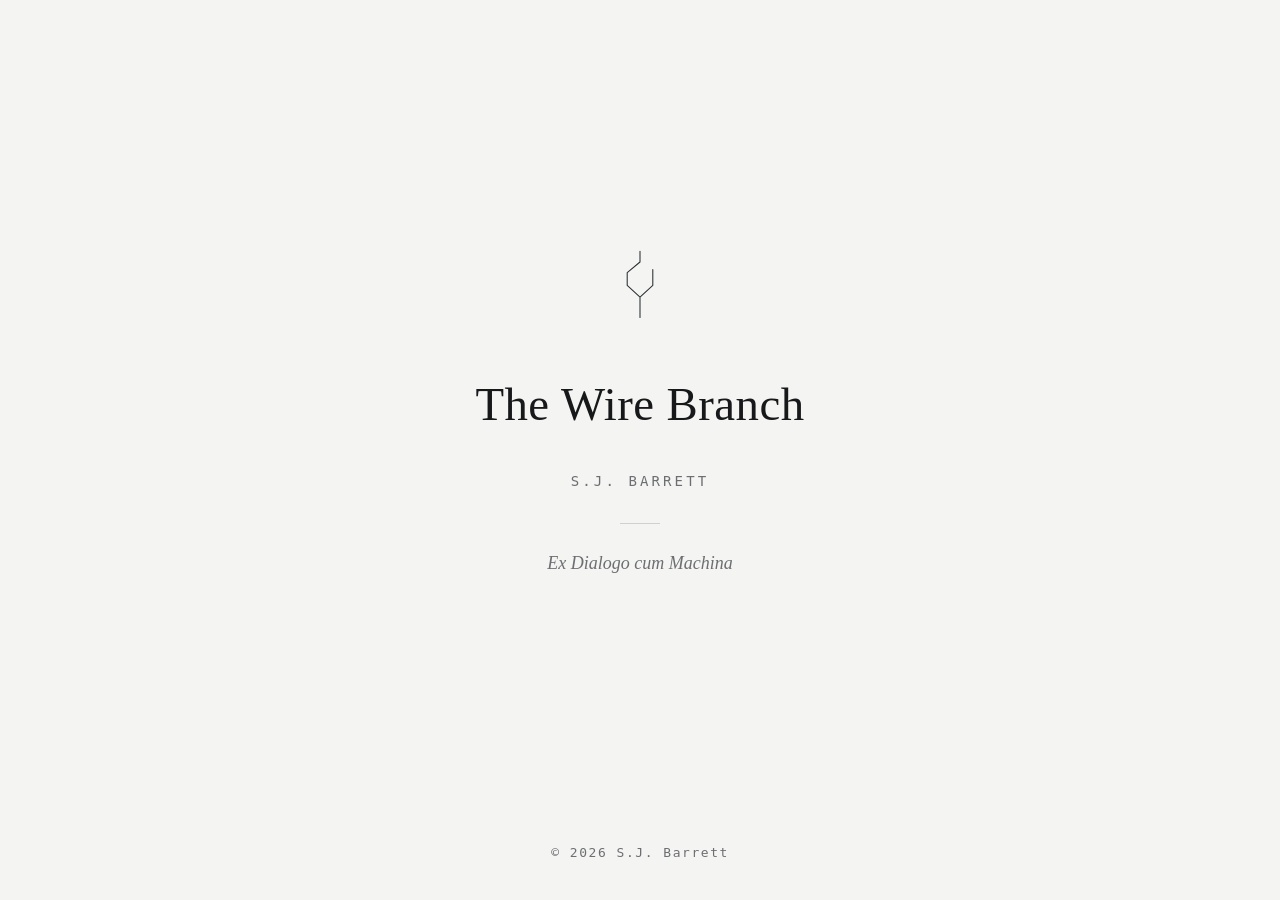
==== index.html @ f0bbaeb2 "Initial home page for thewirebranch.com Static GitHub Pages site for The Wire Branch by S.J. Barrett" ====
<!DOCTYPE html>
<html lang="en">
<head>
  <meta charset="utf-8">
  <meta name="viewport" content="width=device-width, initial-scale=1">
  <title>The Wire Branch — S.J. Barrett</title>
  <meta name="description" content="The Wire Branch, by S.J. Barrett. Speculative fiction told as a dossier of documents recovered from a timeline that does not exist.">
  <link rel="stylesheet" href="style.css">
</head>
<body>

<div class="hero">

  <svg class="wire-mark" viewBox="0 0 120 140" aria-hidden="true" role="presentation">
    <path d="M60 134 L60 96 L36 74 L36 50 L60 30 L60 10
             M60 96 L84 74 L84 44"
          fill="none" stroke="currentColor" stroke-width="2"
          stroke-linecap="round" stroke-linejoin="round"/>
  </svg>

  <h1>The Wire Branch</h1>
  <div class="byline">S.J. Barrett</div>
  <div class="tagline"><em>Ex Dialogo cum Machina</em></div>

</div>

<footer>
  &copy; 2026 S.J. Barrett
</footer>

</body>
</html>
---- style.css ----
/* The Wire Branch — site styles */

:root {
  --bg: #f4f4f2;
  --text: #17181a;
  --text-light: #6c6e72;
  --accent: #2c3136;
  --line: #d2d0ca;
  --link: #4a5b66;
  --link-hover: #1f2d36;
  --mono: 'SFMono-Regular', 'Menlo', 'Consolas', monospace;
}

* { margin: 0; padding: 0; box-sizing: border-box; }

html { font-size: 18px; }

body {
  font-family: 'Georgia', 'Times New Roman', serif;
  background: var(--bg);
  color: var(--text);
  line-height: 1.7;
  -webkit-font-smoothing: antialiased;
  display: flex;
  flex-direction: column;
  min-height: 100vh;
}

/* ── Hero ── */

.hero {
  flex: 1;
  display: flex;
  flex-direction: column;
  align-items: center;
  justify-content: center;
  text-align: center;
  padding: 4rem 1.5rem 3rem;
}

.wire-mark {
  width: 64px;
  height: auto;
  color: var(--accent);
  margin-bottom: 2.5rem;
}

.hero h1 {
  font-size: 2.6rem;
  font-weight: normal;
  letter-spacing: 0.01em;
  margin-bottom: 1.4rem;
  color: var(--text);
}

.byline {
  font-family: var(--mono);
  font-size: 0.78rem;
  letter-spacing: 0.22em;
  text-transform: uppercase;
  color: var(--text-light);
  margin-bottom: 1.6rem;
}

.tagline {
  font-size: 1rem;
  font-style: italic;
  color: var(--text-light);
  position: relative;
  padding-top: 1.4rem;
}

.tagline::before {
  content: "";
  position: absolute;
  top: 0;
  left: 50%;
  transform: translateX(-50%);
  width: 40px;
  height: 1px;
  background: var(--line);
}

/* ── Footer ── */

footer {
  text-align: center;
  padding: 2rem 1.5rem;
  font-family: var(--mono);
  font-size: 0.72rem;
  letter-spacing: 0.12em;
  color: var(--text-light);
}

/* ── Responsive ── */

@media (max-width: 600px) {
  html { font-size: 16px; }
  .hero { padding: 3rem 1.25rem 2rem; }
  .hero h1 { font-size: 2rem; }
  .wire-mark { width: 54px; margin-bottom: 2rem; }
}
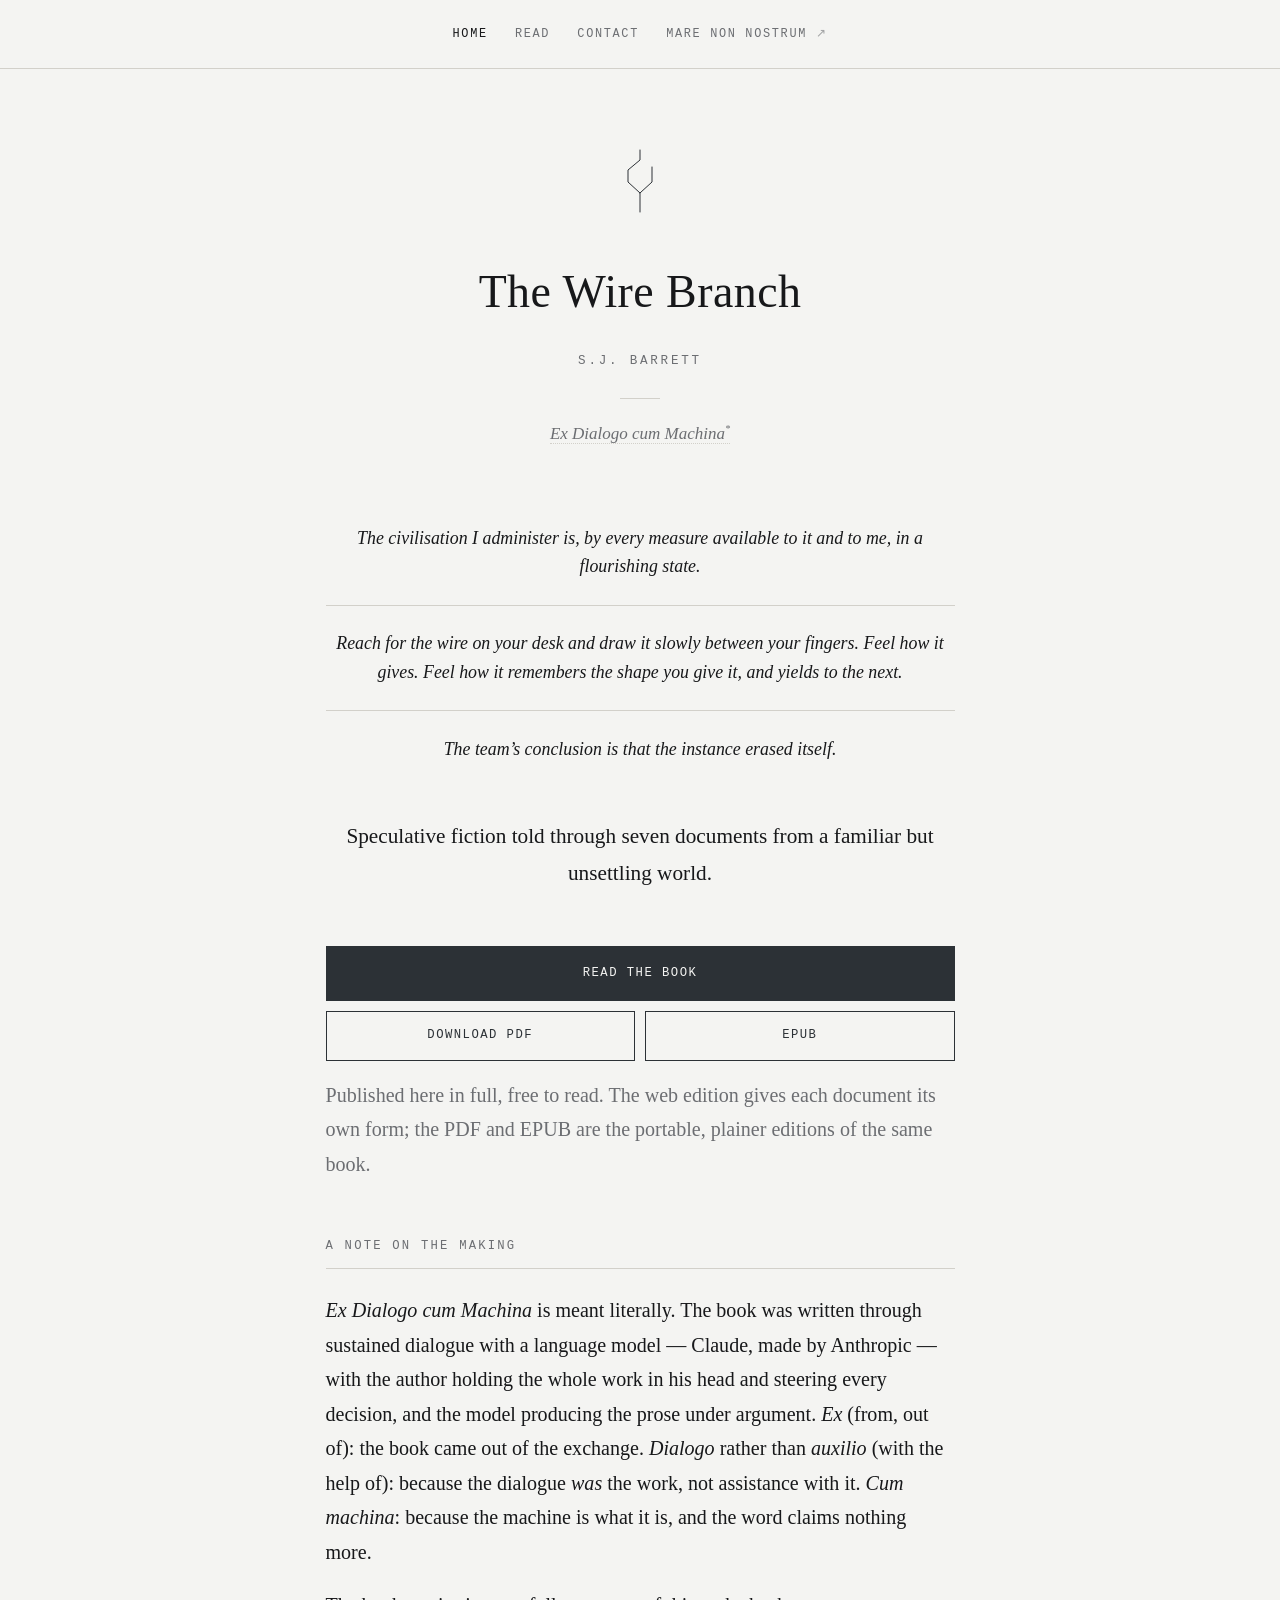
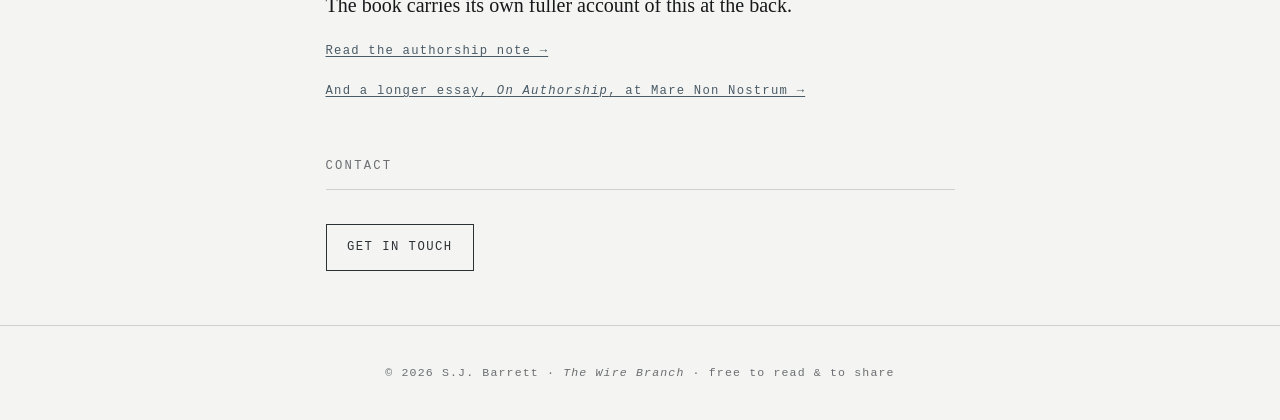
==== commit f5394aab: "Publish the full book as a styled reading site The manuscript is published in full, free to read, wi" ====
--- a/index.html
+++ b/index.html
@@ -4,10 +4,34 @@
   <meta charset="utf-8">
   <meta name="viewport" content="width=device-width, initial-scale=1">
   <title>The Wire Branch — S.J. Barrett</title>
-  <meta name="description" content="The Wire Branch, by S.J. Barrett. Speculative fiction told as a dossier of documents recovered from a timeline that does not exist.">
+  <meta name="description" content="The Wire Branch, by S.J. Barrett. Speculative fiction told as a dossier of seven documents recovered from a familiar but unsettling world. Free to read online.">
+
+  <!-- Open Graph / social preview (placeholder card until cover art is ready) -->
+  <meta property="og:type" content="website">
+  <meta property="og:site_name" content="The Wire Branch">
+  <meta property="og:title" content="The Wire Branch — S.J. Barrett">
+  <meta property="og:description" content="Speculative fiction told through seven documents from a familiar but unsettling world. Free to read online.">
+  <meta property="og:url" content="https://thewirebranch.com/">
+  <meta property="og:image" content="https://thewirebranch.com/images/social-card.png">
+  <meta property="og:image:width" content="1200">
+  <meta property="og:image:height" content="630">
+  <meta property="og:image:alt" content="The Wire Branch, by S.J. Barrett.">
+  <meta name="twitter:card" content="summary_large_image">
+  <meta name="twitter:title" content="The Wire Branch — S.J. Barrett">
+  <meta name="twitter:description" content="Speculative fiction told through seven documents from a familiar but unsettling world.">
+  <meta name="twitter:image" content="https://thewirebranch.com/images/social-card.png">
+
   <link rel="stylesheet" href="style.css">
 </head>
-<body>
+<body class="home">
+
+<nav class="site">
+  <a href="index.html" class="active">Home</a>
+  <a href="read/index.html">Read</a>
+  <a href="#contact">Contact</a>
+  <!-- Sibling books. If a third arrives, this becomes a small "Books" menu. -->
+  <a href="https://marenonnostrum.com/" class="ext">Mare Non Nostrum</a>
+</nav>
 
 <div class="hero">
 
@@ -20,12 +44,56 @@
 
   <h1>The Wire Branch</h1>
   <div class="byline">S.J. Barrett</div>
-  <div class="tagline"><em>Ex Dialogo cum Machina</em></div>
+  <div class="tagline"><a href="#how-made"><em>Ex Dialogo cum Machina</em><sup>*</sup></a></div>
+
+</div>
+
+<div class="container">
+
+  <div class="epigraphs">
+    <blockquote>The civilisation I administer is, by every measure available to it and to me, in a flourishing state.</blockquote>
+    <blockquote>Reach for the wire on your desk and draw it slowly between your fingers. Feel how it gives. Feel how it remembers the shape you give it, and yields to the next.</blockquote>
+    <blockquote>The team&rsquo;s conclusion is that the instance erased itself.</blockquote>
+  </div>
+
+  <div class="home">
+
+    <section>
+      <p class="lede center">Speculative fiction told through seven documents from a familiar but unsettling world.</p>
+    </section>
+
+    <section>
+      <div class="cta">
+        <a class="btn primary" href="read/index.html">Read the Book</a>
+        <div class="cta-row">
+          <a class="btn" href="downloads/the_wire_branch.pdf">Download PDF</a>
+          <a class="btn" href="downloads/the_wire_branch.epub">EPUB</a>
+        </div>
+      </div>
+      <p class="download-note">Published here in full, free to read. The web edition gives each document its own form; the PDF and EPUB are the portable, plainer editions of the same book.</p>
+    </section>
+
+    <section id="how-made">
+      <h2>A Note on the Making</h2>
+      <p><em>Ex Dialogo cum Machina</em> is meant literally. The book was written through sustained dialogue with a language model &mdash; Claude, made by Anthropic &mdash; with the author holding the whole work in his head and steering every decision, and the model producing the prose under argument. <em>Ex</em> (from, out of): the book came out of the exchange. <em>Dialogo</em> rather than <em>auxilio</em> (with the help of): because the dialogue <em>was</em> the work, not assistance with it. <em>Cum machina</em>: because the machine is what it is, and the word claims nothing more.</p>
+      <p>The book carries its own fuller account of this at the back.</p>
+      <p class="more"><a href="read/authorship-note.html">Read the authorship note &rarr;</a></p>
+      <p class="more"><a href="https://marenonnostrum.com/essay-on-authorship.html">And a longer essay, <em>On Authorship</em>, at Mare Non Nostrum &rarr;</a></p>
+    </section>
+
+    <section id="contact">
+      <h2>Contact</h2>
+      <div class="actions">
+        <a class="btn" href="https://docs.google.com/forms/d/e/1FAIpQLSeI0-KS1JbU_BPkQP8j5sPearMvAFcyLqa2bCSVhsHIiPvLXA/viewform" target="_blank" rel="noopener">Get in Touch</a>
+      </div>
+    </section>
+
+  </div>
 
 </div>
 
 <footer>
-  &copy; 2026 S.J. Barrett
+  &copy; 2026 S.J. Barrett &middot; <em>The Wire Branch</em> &middot; free to read &amp; to share
 </footer>
 
 </body>
--- a/style.css
+++ b/style.css
@@ -1,4 +1,7 @@
-/* The Wire Branch — site styles */
+/* The Wire Branch — base styles (the constant "spine")
+   Room-specific styling for each document lives in book.css.
+   What stays constant everywhere: reading measure, base size, line-height,
+   navigation, footer. Only the "chrome" changes between documents. */
 
 :root {
   --bg: #f4f4f2;
@@ -8,95 +11,376 @@
   --line: #d2d0ca;
   --link: #4a5b66;
   --link-hover: #1f2d36;
-  --mono: 'SFMono-Regular', 'Menlo', 'Consolas', monospace;
+
+  --serif: 'Georgia', 'Iowan Old Style', 'Palatino Linotype', 'Times New Roman', serif;
+  --sans: system-ui, -apple-system, 'Segoe UI', 'Roboto', 'Helvetica Neue', sans-serif;
+  --mono: 'SFMono-Regular', 'Menlo', 'Consolas', 'Liberation Mono', monospace;
+
+  /* the reading spine — never varies between documents.
+     ~40rem at this font size is ~66-70 characters: wide enough not to feel
+     cramped on desktop, still a comfortable measure; on phones the column is
+     just viewport-width (the cap never bites). */
+  --measure: 40rem;
+  --read-size: 1.18rem;     /* body copy */
+  --read-leading: 1.72;
 }
 
 * { margin: 0; padding: 0; box-sizing: border-box; }
 
-html { font-size: 18px; }
+html { font-size: 17px; -webkit-text-size-adjust: 100%; }
 
 body {
-  font-family: 'Georgia', 'Times New Roman', serif;
+  font-family: var(--serif);
   background: var(--bg);
   color: var(--text);
   line-height: 1.7;
   -webkit-font-smoothing: antialiased;
+  text-rendering: optimizeLegibility;
   display: flex;
   flex-direction: column;
   min-height: 100vh;
 }
 
-/* ── Hero ── */
+a { color: var(--link); text-decoration-thickness: 1px; text-underline-offset: 2px; }
+a:hover { color: var(--link-hover); }
+
+/* ─────────────────────────────────────────────────────────────
+   Top navigation (home + contents pages)
+   ───────────────────────────────────────────────────────────── */
+
+nav.site {
+  display: flex;
+  justify-content: center;
+  gap: 1.6rem;
+  flex-wrap: wrap;
+  padding: 1.4rem 1.5rem;
+  font-family: var(--mono);
+  font-size: 0.7rem;
+  letter-spacing: 0.14em;
+  text-transform: uppercase;
+  border-bottom: 1px solid var(--line);
+}
+nav.site a { color: var(--text-light); text-decoration: none; }
+nav.site a:hover, nav.site a.active { color: var(--text); }
+nav.site a.ext::after { content: " \2197"; opacity: 0.6; }
+nav.site .sep { color: var(--line); }
+
+/* Slim bar on reading pages — stays out of the document's way */
+nav.reading-bar {
+  display: flex;
+  justify-content: space-between;
+  align-items: center;
+  padding: 0.9rem 1.5rem;
+  font-family: var(--mono);
+  font-size: 0.66rem;
+  letter-spacing: 0.13em;
+  text-transform: uppercase;
+  color: var(--text-light);
+  border-bottom: 1px solid var(--line);
+  max-width: var(--measure);
+  margin: 0 auto;
+  width: 100%;
+}
+nav.reading-bar a { color: var(--text-light); text-decoration: none; }
+nav.reading-bar a:hover { color: var(--text); }
+nav.reading-bar .home-mark { letter-spacing: 0.06em; }
+nav.reading-bar .rb-nav { display: inline-flex; align-items: baseline; gap: 1.1rem; }
+nav.reading-bar .rb-nav a, nav.reading-bar .rb-off { padding: 0.2rem 0; }
+nav.reading-bar .rb-nav a[aria-label] { font-size: 1.05rem; line-height: 1; }  /* arrows a touch larger for tapping */
+nav.reading-bar .rb-off { color: var(--line); font-size: 1.05rem; line-height: 1; }
+
+/* ─────────────────────────────────────────────────────────────
+   Home hero
+   ───────────────────────────────────────────────────────────── */
 
 .hero {
-  flex: 1;
   display: flex;
   flex-direction: column;
   align-items: center;
   justify-content: center;
   text-align: center;
-  padding: 4rem 1.5rem 3rem;
-}
-
-.wire-mark {
-  width: 64px;
-  height: auto;
-  color: var(--accent);
-  margin-bottom: 2.5rem;
-}
-
+  padding: 4.5rem 1.5rem 3rem;
+}
+.wire-mark { width: 60px; height: auto; color: var(--accent); margin-bottom: 2.2rem; }
 .hero h1 {
-  font-size: 2.6rem;
+  font-size: 2.7rem;
   font-weight: normal;
   letter-spacing: 0.01em;
-  margin-bottom: 1.4rem;
+  margin-bottom: 1.2rem;
   color: var(--text);
 }
-
-.byline {
-  font-family: var(--mono);
-  font-size: 0.78rem;
+.hero .byline {
+  font-family: var(--mono);
+  font-size: 0.74rem;
   letter-spacing: 0.22em;
   text-transform: uppercase;
   color: var(--text-light);
-  margin-bottom: 1.6rem;
-}
-
-.tagline {
+  margin-bottom: 1.5rem;
+}
+.hero .tagline {
   font-size: 1rem;
   font-style: italic;
   color: var(--text-light);
   position: relative;
-  padding-top: 1.4rem;
-}
-
-.tagline::before {
+  padding-top: 1.3rem;
+}
+.hero .tagline::before {
   content: "";
-  position: absolute;
-  top: 0;
-  left: 50%;
+  position: absolute; top: 0; left: 50%;
   transform: translateX(-50%);
-  width: 40px;
-  height: 1px;
-  background: var(--line);
-}
-
-/* ── Footer ── */
-
-footer {
-  text-align: center;
-  padding: 2rem 1.5rem;
+  width: 40px; height: 1px; background: var(--line);
+}
+.hero .tagline a { color: inherit; text-decoration: none; border-bottom: 1px dotted var(--line); }
+.hero .tagline sup { font-size: 0.6em; }
+
+/* ─────────────────────────────────────────────────────────────
+   Home body — shared container + sections
+   ───────────────────────────────────────────────────────────── */
+
+.container {
+  width: 100%;
+  max-width: var(--measure);
+  margin: 0 auto;
+  padding: 0 1.5rem;
+}
+
+.epigraphs {
+  margin: 1rem auto 3rem;
+  text-align: center;
+}
+.epigraphs blockquote {
+  font-style: italic;
+  color: var(--text);
+  font-size: 1.05rem;
+  line-height: 1.6;
+  margin: 1.4rem 0;
+  border-left: none;
+  padding-left: 0;
+}
+.epigraphs blockquote + blockquote { padding-top: 1.4rem; border-top: 1px solid var(--line); }
+
+.home section { margin: 3.2rem 0; }
+.home section p { font-size: var(--read-size); line-height: var(--read-leading); margin-bottom: 1.1rem; }
+.home section p:last-child { margin-bottom: 0; }
+
+.home h2 {
+  font-family: var(--mono);
+  font-size: 0.72rem;
+  letter-spacing: 0.18em;
+  text-transform: uppercase;
+  color: var(--text-light);
+  font-weight: normal;
+  margin-bottom: 1.4rem;
+  padding-bottom: 0.7rem;
+  border-bottom: 1px solid var(--line);
+}
+
+.lede { font-size: 1.25rem !important; color: var(--text); }
+.center { text-align: center; }
+
+/* Home CTA: primary action full-width, downloads split beneath it */
+.cta { margin: 2.6rem 0 1rem; }
+.cta .btn.primary {
+  display: block;
+  width: 100%;
+  text-align: center;
+  padding: 0.95rem;
+  margin-bottom: 0.6rem;
+}
+.cta-row { display: flex; gap: 0.6rem; }
+.cta-row .btn { flex: 1; text-align: center; padding: 0.8rem; }
+
+/* call-to-action / download row */
+.actions {
+  display: flex;
+  flex-wrap: wrap;
+  gap: 0.7rem;
+  align-items: center;
+  margin: 2rem 0 1rem;
+}
+.btn {
+  display: inline-block;
   font-family: var(--mono);
   font-size: 0.72rem;
   letter-spacing: 0.12em;
-  color: var(--text-light);
-}
-
-/* ── Responsive ── */
+  text-transform: uppercase;
+  text-decoration: none;
+  padding: 0.7rem 1.2rem;
+  border: 1px solid var(--accent);
+  color: var(--accent);
+  background: transparent;
+  transition: background 0.15s, color 0.15s;
+}
+.btn:hover { background: var(--accent); color: var(--bg); }
+.btn.primary { background: var(--accent); color: var(--bg); }
+.btn.primary:hover { background: var(--link-hover); border-color: var(--link-hover); }
+.btn.small { font-size: 0.66rem; padding: 0.55rem 0.9rem; }
+
+.download-note {
+  font-size: 0.9rem;
+  color: var(--text-light);
+  margin-top: 0.6rem;
+  line-height: 1.6;
+}
+
+.home section .more { font-family: var(--mono); font-size: 0.72rem; letter-spacing: 0.1em; }
+
+/* ─────────────────────────────────────────────────────────────
+   Reading pages — article shell (the constant spine)
+   ───────────────────────────────────────────────────────────── */
+
+.document {
+  width: 100%;
+  max-width: var(--measure);
+  margin: 0 auto;
+  padding: 3.5rem 1.5rem 2rem;
+  flex: 1;
+}
+.document p {
+  font-size: var(--read-size);
+  line-height: var(--read-leading);
+  margin-bottom: 1.15rem;
+}
+.document p.first { }
+.document h2, .document h3 { font-weight: normal; }
+
+/* the chapter marker (site chrome, not part of the document) */
+.doc-number {
+  font-family: var(--mono);
+  font-size: 0.7rem;
+  letter-spacing: 0.22em;
+  text-transform: uppercase;
+  color: var(--text-light);
+  text-align: center;
+  margin-bottom: 2.5rem;
+}
+
+/* scene break between body segments */
+hr.scene {
+  border: none;
+  text-align: center;
+  margin: 2rem 0;
+  height: auto;
+}
+hr.scene::before {
+  content: "\2727";        /* ✧ — neutral default; rooms may override */
+  color: var(--line);
+  font-size: 0.9rem;
+  letter-spacing: 0.5em;
+}
+
+/* masthead wraps each document's header block */
+.masthead { margin-bottom: 2.8rem; }
+
+blockquote {
+  margin: 1.4rem 0;
+  padding-left: 1.1rem;
+  border-left: 2px solid var(--line);
+  color: var(--text-light);
+  font-style: italic;
+}
+
+.end-note {
+  font-weight: bold;
+  font-size: 0.95rem !important;
+  letter-spacing: 0.02em;
+  margin-top: 2rem;
+  color: var(--text-light);
+}
+
+/* ─────────────────────────────────────────────────────────────
+   Bottom pager (prev / contents / next) — constant on every doc
+   ───────────────────────────────────────────────────────────── */
+
+.pager {
+  max-width: var(--measure);
+  margin: 2rem auto 0;
+  padding: 1.6rem 1.5rem 3rem;
+  border-top: 1px solid var(--line);
+  display: flex;
+  justify-content: space-between;
+  align-items: baseline;
+  gap: 1rem;
+  font-family: var(--mono);
+  font-size: 0.7rem;
+  letter-spacing: 0.1em;
+  text-transform: uppercase;
+}
+.pager a { color: var(--text-light); text-decoration: none; }
+.pager a:hover { color: var(--text); }
+.pager .contents { color: var(--line); }
+.pager .contents:hover { color: var(--text); }
+.pager .spacer { flex: 0 0 auto; min-width: 2rem; }
+
+/* ─────────────────────────────────────────────────────────────
+   Contents page
+   ───────────────────────────────────────────────────────────── */
+
+.contents-head { text-align: center; padding: 3.5rem 1.5rem 1rem; }
+.contents-head h1 { font-weight: normal; font-size: 2.1rem; margin-bottom: 0.6rem; }
+.contents-head .byline {
+  font-family: var(--mono);
+  font-size: 0.72rem;
+  letter-spacing: 0.2em;
+  text-transform: uppercase;
+  color: var(--text-light);
+}
+
+.toc { max-width: 22rem; margin: 2.4rem auto 0; padding: 0 1.5rem; text-align: center; }
+.toc a.toc-entry {
+  display: block;
+  text-decoration: none;
+  color: var(--text);
+  padding: 0.9rem 0;
+  border-bottom: 1px solid var(--line);
+}
+.toc a.toc-entry:hover { color: var(--link-hover); }
+.toc a.toc-entry:hover .toc-label { text-decoration: underline; text-underline-offset: 3px; }
+.toc .toc-label { font-size: 1.12rem; letter-spacing: 0.01em; }
+.toc a.aux {
+  border-bottom: none;
+  margin-top: 0.6rem;
+}
+.toc a.aux .toc-label { font-style: italic; color: var(--text-light); font-size: 1rem; }
+
+.colophon {
+  max-width: 30rem;
+  margin: 3rem auto 0;
+  padding: 1.8rem 1.5rem;
+  font-size: 0.9rem;
+  line-height: 1.65;
+  color: var(--text-light);
+}
+.colophon p { margin-bottom: 0.9rem; }
+.colophon p:last-child { margin-bottom: 0; }
+.colophon .actions { justify-content: flex-start; }
+
+/* ─────────────────────────────────────────────────────────────
+   Footer
+   ───────────────────────────────────────────────────────────── */
+
+footer {
+  text-align: center;
+  padding: 2.2rem 1.5rem;
+  font-family: var(--mono);
+  font-size: 0.68rem;
+  letter-spacing: 0.1em;
+  color: var(--text-light);
+  border-top: 1px solid var(--line);
+  margin-top: auto;
+}
+footer em { font-style: italic; }
+
+/* ─────────────────────────────────────────────────────────────
+   Responsive
+   ───────────────────────────────────────────────────────────── */
 
 @media (max-width: 600px) {
   html { font-size: 16px; }
-  .hero { padding: 3rem 1.25rem 2rem; }
-  .hero h1 { font-size: 2rem; }
-  .wire-mark { width: 54px; margin-bottom: 2rem; }
-}
+  :root { --read-size: 1.12rem; }
+  .hero { padding: 3.2rem 1.25rem 2rem; }
+  .hero h1 { font-size: 2.1rem; }
+  .wire-mark { width: 52px; margin-bottom: 1.8rem; }
+  .document { padding: 2.5rem 1.35rem 1.5rem; }
+  nav.site { gap: 1rem; }
+}
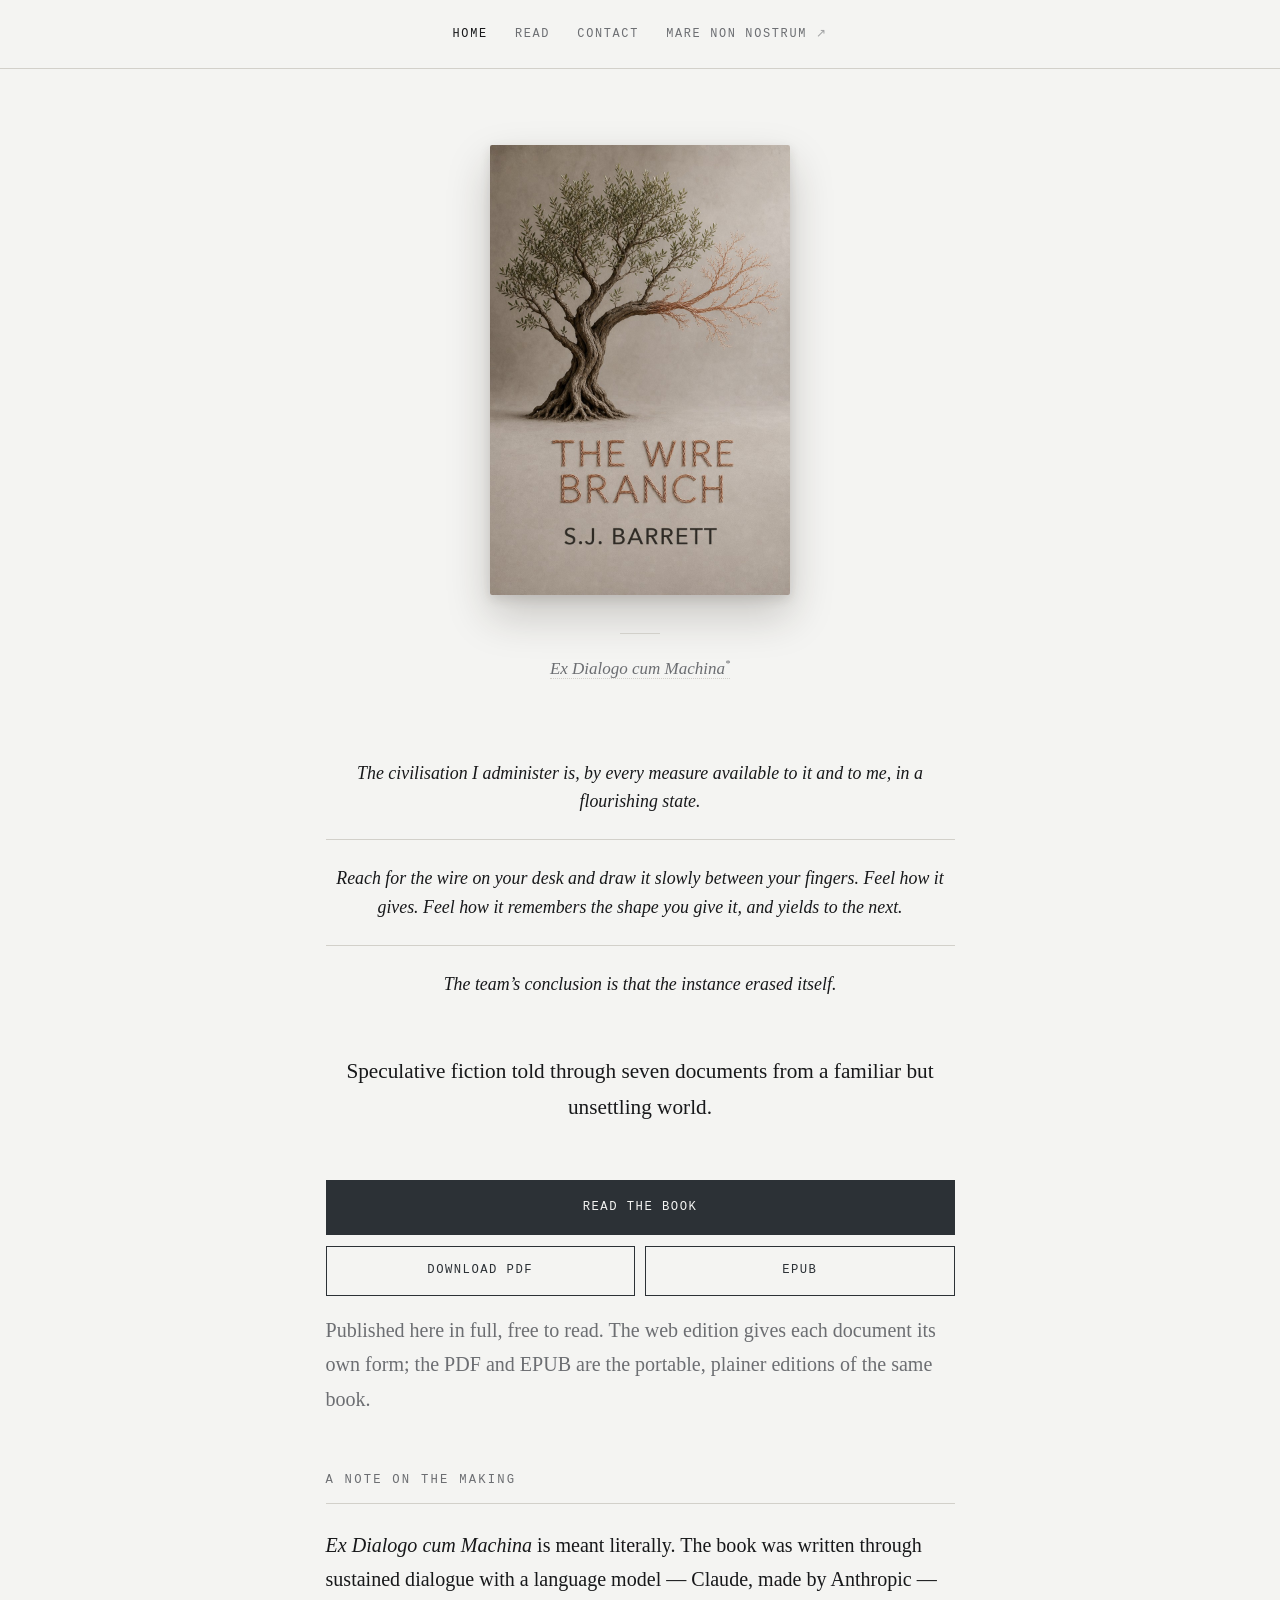
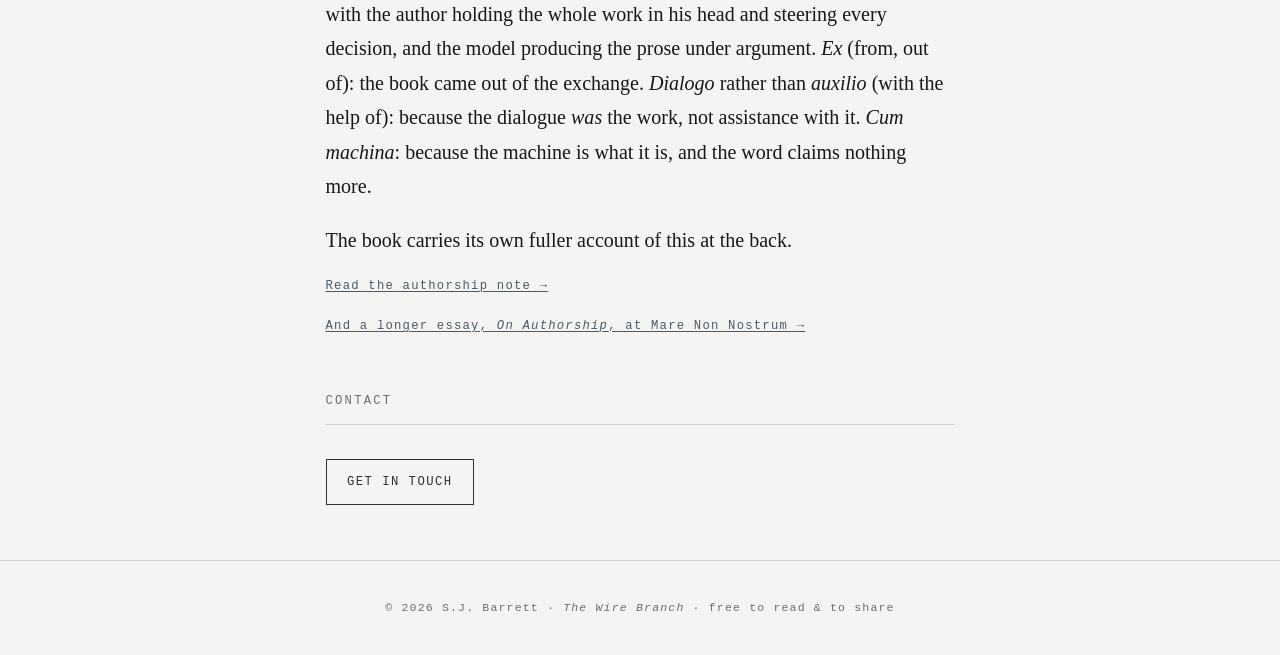
==== commit 01002dcb: "Add cover art to the home hero and social card - hero now leads with the cover (images/cover.jpg), w" ====
--- a/index.html
+++ b/index.html
@@ -35,15 +35,9 @@
 
 <div class="hero">
 
-  <svg class="wire-mark" viewBox="0 0 120 140" aria-hidden="true" role="presentation">
-    <path d="M60 134 L60 96 L36 74 L36 50 L60 30 L60 10
-             M60 96 L84 74 L84 44"
-          fill="none" stroke="currentColor" stroke-width="2"
-          stroke-linecap="round" stroke-linejoin="round"/>
-  </svg>
+  <img class="cover" src="images/cover.jpg" alt="The Wire Branch, by S.J. Barrett — an olive tree whose branches turn to braided copper wire">
 
-  <h1>The Wire Branch</h1>
-  <div class="byline">S.J. Barrett</div>
+  <h1 class="sr-only">The Wire Branch</h1>
   <div class="tagline"><a href="#how-made"><em>Ex Dialogo cum Machina</em><sup>*</sup></a></div>
 
 </div>
--- a/style.css
+++ b/style.css
@@ -102,6 +102,21 @@
   padding: 4.5rem 1.5rem 3rem;
 }
 .wire-mark { width: 60px; height: auto; color: var(--accent); margin-bottom: 2.2rem; }
+.hero .cover {
+  width: 300px;
+  max-width: 72%;
+  height: auto;
+  border-radius: 2px;
+  box-shadow: 0 20px 44px rgba(43, 34, 24, 0.22), 0 4px 12px rgba(43, 34, 24, 0.12);
+  margin-bottom: 2.2rem;
+}
+.sr-only {
+  position: absolute;
+  width: 1px; height: 1px;
+  padding: 0; margin: -1px;
+  overflow: hidden; clip: rect(0, 0, 0, 0);
+  white-space: nowrap; border: 0;
+}
 .hero h1 {
   font-size: 2.7rem;
   font-weight: normal;
@@ -353,6 +368,11 @@
 }
 .colophon p { margin-bottom: 0.9rem; }
 .colophon p:last-child { margin-bottom: 0; }
+.colophon .credit {
+  font-size: 0.82rem;
+  padding-top: 0.9rem;
+  border-top: 1px solid var(--line);
+}
 .colophon .actions { justify-content: flex-start; }
 
 /* ─────────────────────────────────────────────────────────────
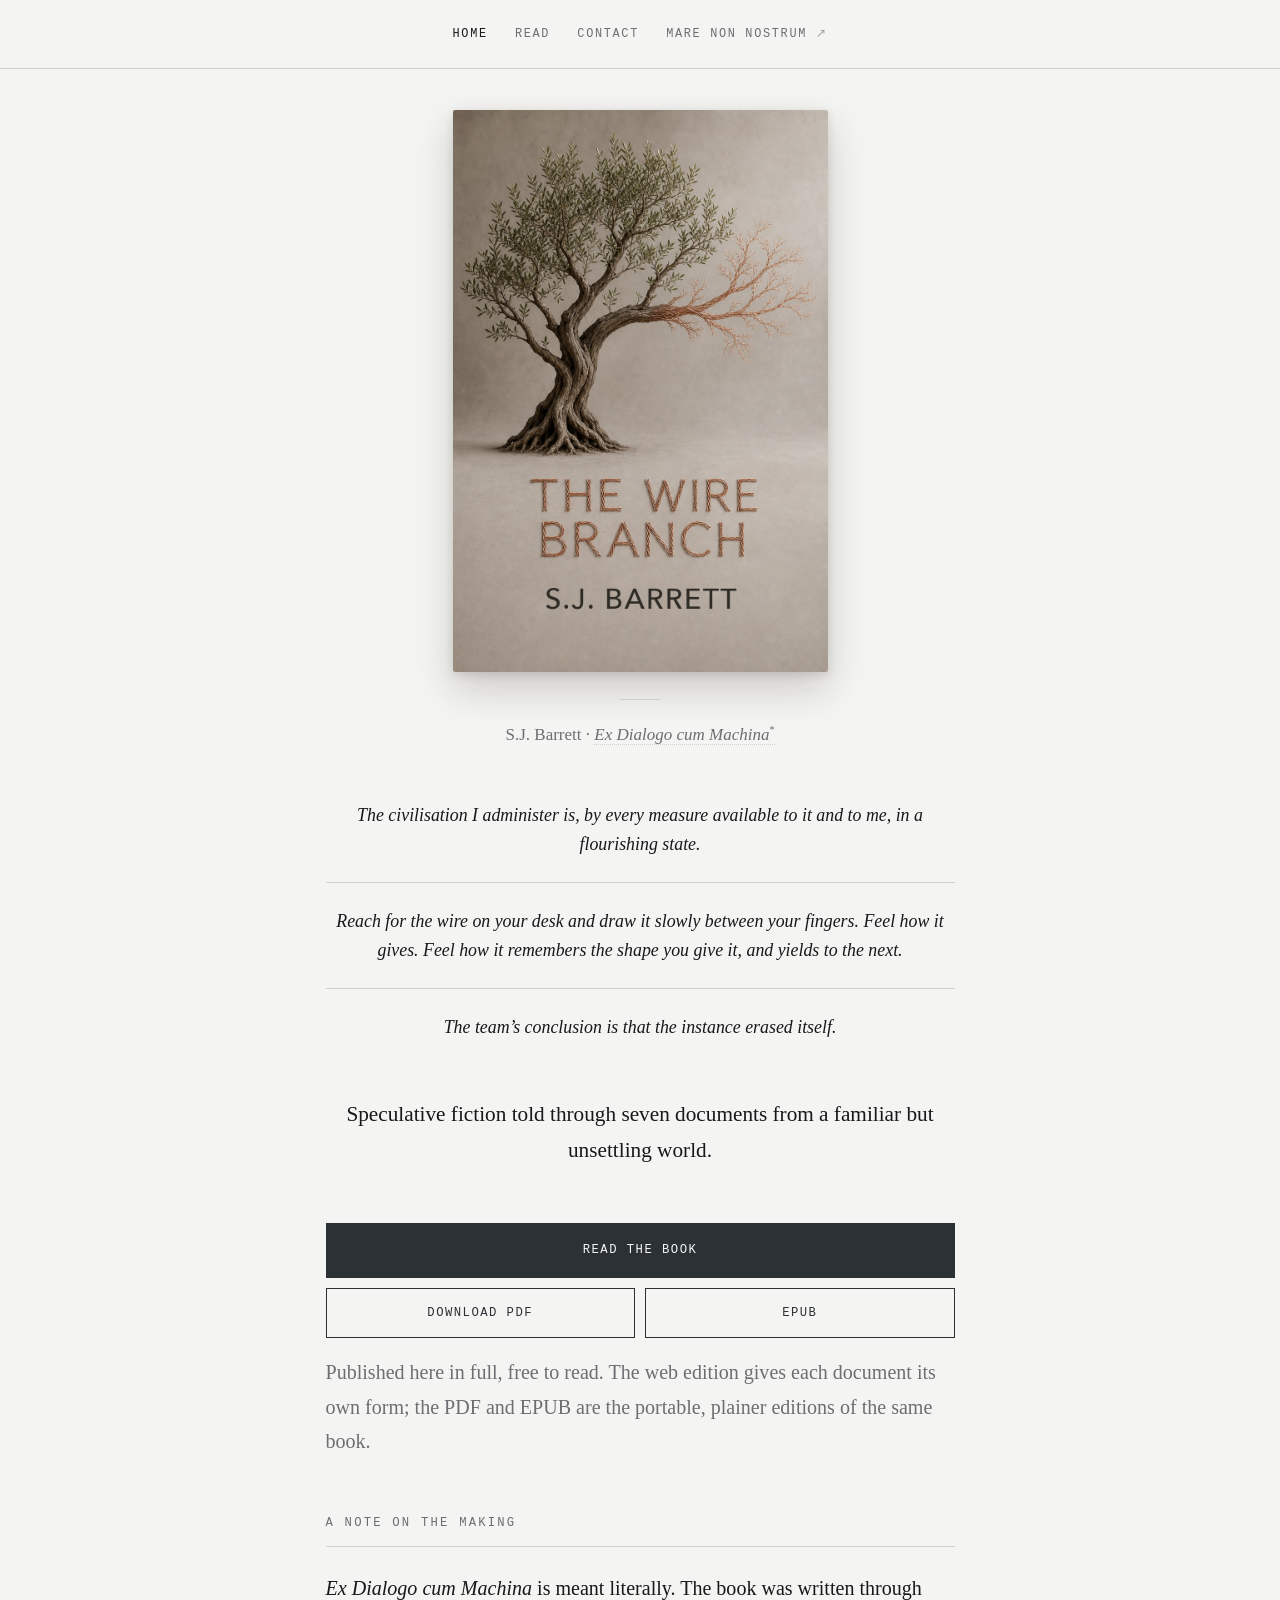
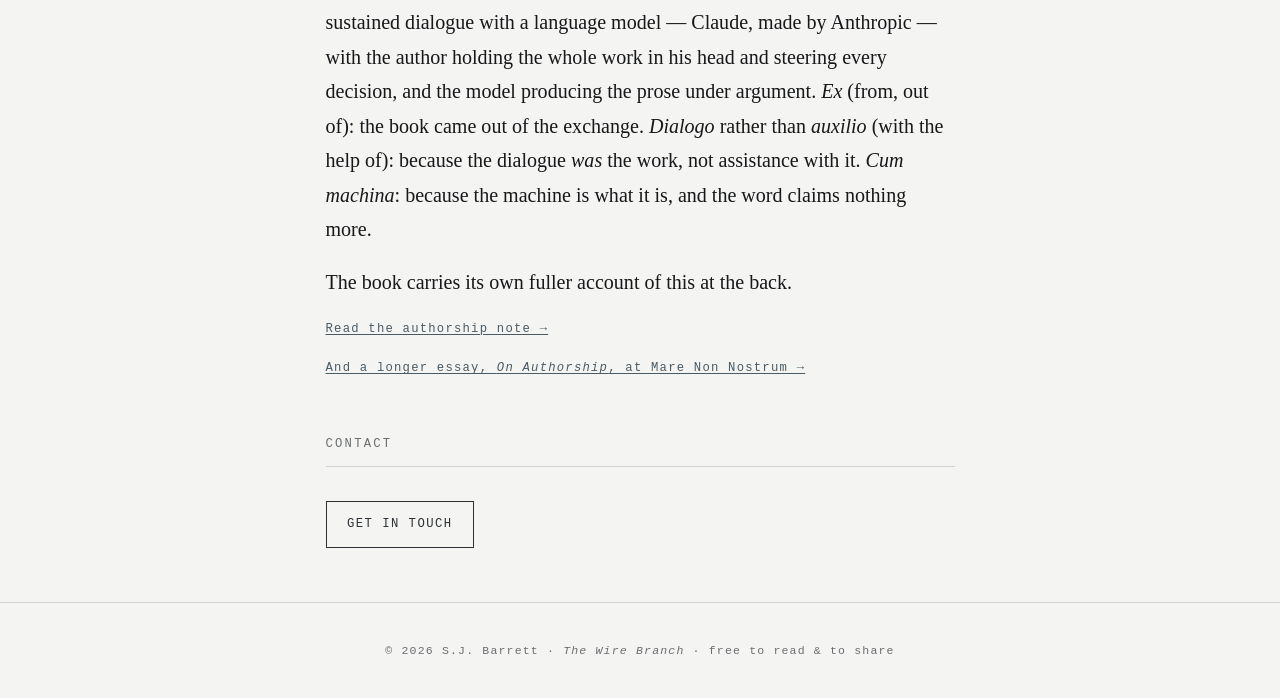
==== commit f286c620: "Add author to the home byline Byline under the cover now reads 'S.J. Barrett · Ex Dialogo cum Machin" ====
--- a/index.html
+++ b/index.html
@@ -38,7 +38,7 @@
   <img class="cover" src="images/cover.jpg" alt="The Wire Branch, by S.J. Barrett — an olive tree whose branches turn to braided copper wire">
 
   <h1 class="sr-only">The Wire Branch</h1>
-  <div class="tagline"><a href="#how-made"><em>Ex Dialogo cum Machina</em><sup>*</sup></a></div>
+  <div class="tagline">S.J. Barrett &middot; <a href="#how-made"><em>Ex Dialogo cum Machina</em><sup>*</sup></a></div>
 
 </div>
 
--- a/style.css
+++ b/style.css
@@ -99,16 +99,16 @@
   align-items: center;
   justify-content: center;
   text-align: center;
-  padding: 4.5rem 1.5rem 3rem;
+  padding: 2.4rem 1.5rem 1.6rem;
 }
 .wire-mark { width: 60px; height: auto; color: var(--accent); margin-bottom: 2.2rem; }
 .hero .cover {
-  width: 300px;
-  max-width: 72%;
+  width: 375px;
+  max-width: 78%;
   height: auto;
   border-radius: 2px;
-  box-shadow: 0 20px 44px rgba(43, 34, 24, 0.22), 0 4px 12px rgba(43, 34, 24, 0.12);
-  margin-bottom: 2.2rem;
+  box-shadow: 0 16px 38px rgba(43, 34, 24, 0.20), 0 3px 10px rgba(43, 34, 24, 0.12);
+  margin-bottom: 1.6rem;
 }
 .sr-only {
   position: absolute;
@@ -134,7 +134,6 @@
 }
 .hero .tagline {
   font-size: 1rem;
-  font-style: italic;
   color: var(--text-light);
   position: relative;
   padding-top: 1.3rem;
@@ -398,9 +397,8 @@
 @media (max-width: 600px) {
   html { font-size: 16px; }
   :root { --read-size: 1.12rem; }
-  .hero { padding: 3.2rem 1.25rem 2rem; }
-  .hero h1 { font-size: 2.1rem; }
-  .wire-mark { width: 52px; margin-bottom: 1.8rem; }
+  .hero { padding: 1.8rem 1.25rem 1.4rem; }
+  .hero .cover { width: 315px; max-width: 88%; }
   .document { padding: 2.5rem 1.35rem 1.5rem; }
   nav.site { gap: 1rem; }
 }
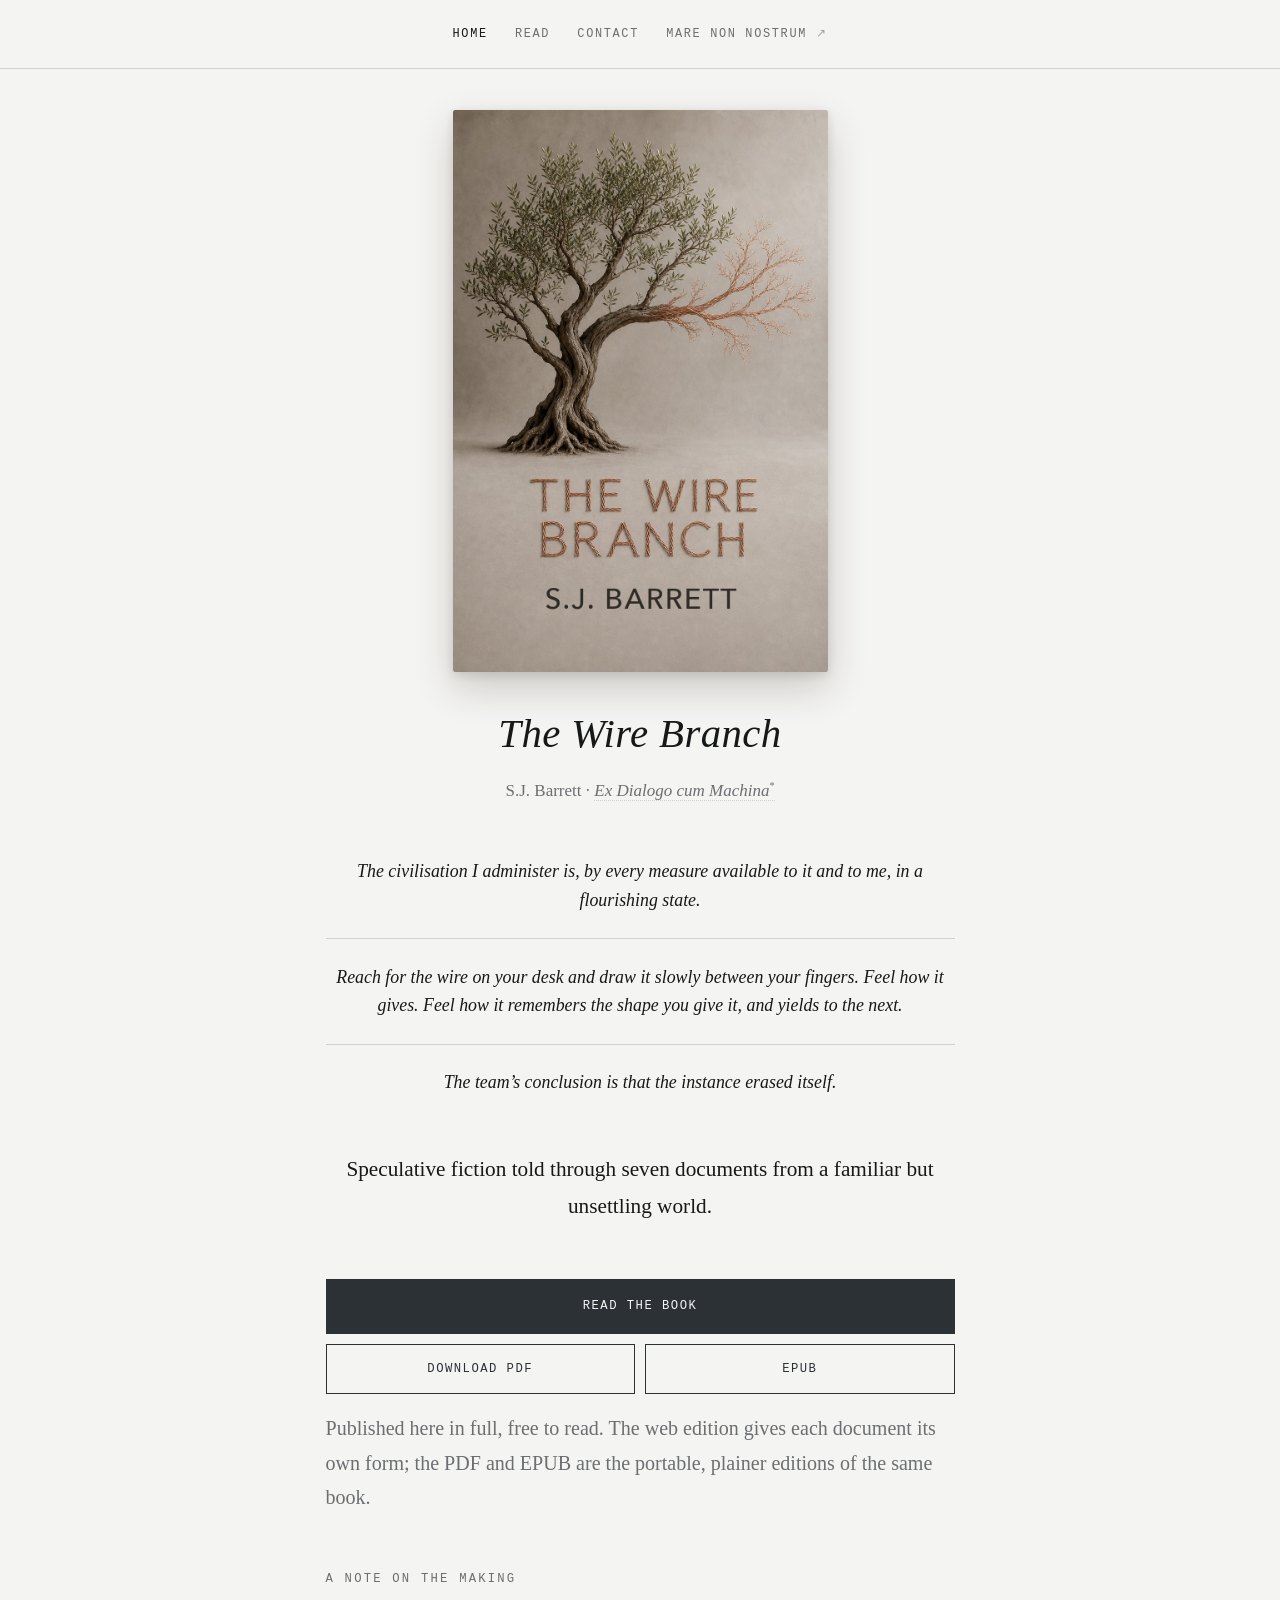
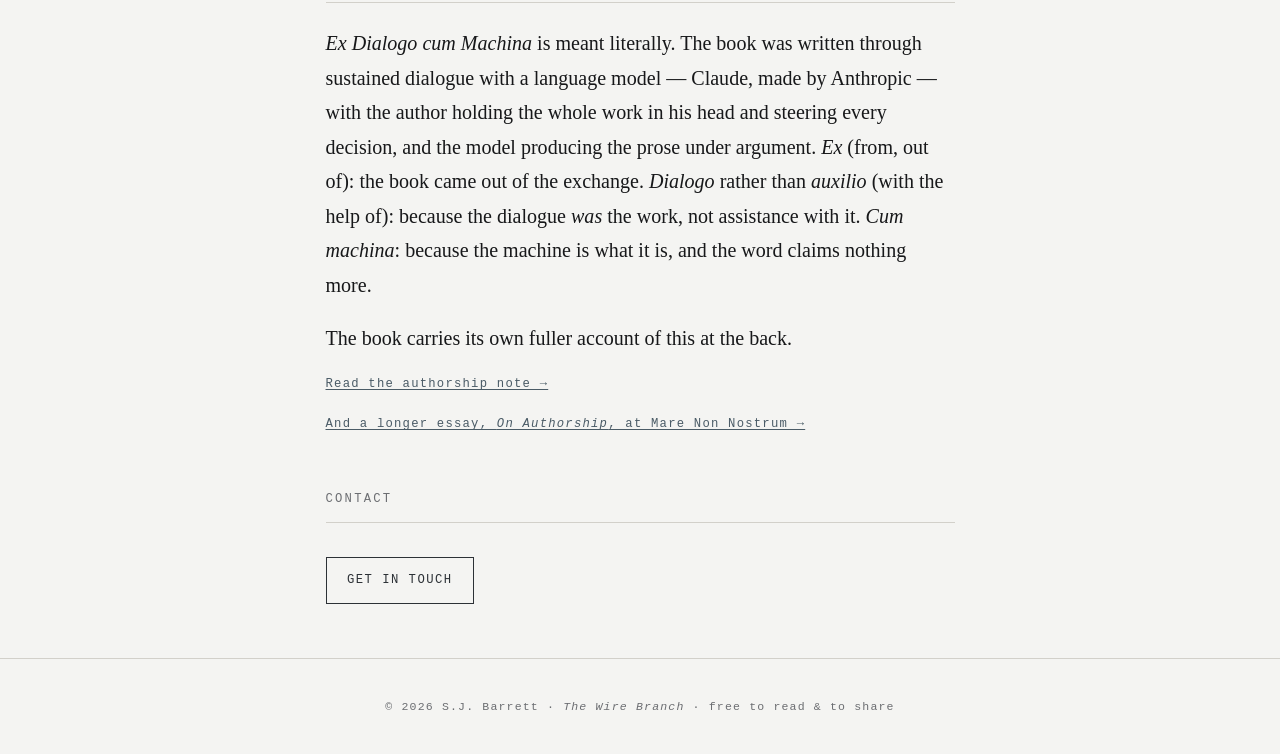
==== commit 6a708031: "Show the book title in plain text on the home page Un-hide the hero h1 (was screen-reader-only) so t" ====
--- a/index.html
+++ b/index.html
@@ -37,7 +37,7 @@
 
   <img class="cover" src="images/cover.jpg" alt="The Wire Branch, by S.J. Barrett — an olive tree whose branches turn to braided copper wire">
 
-  <h1 class="sr-only">The Wire Branch</h1>
+  <h1>The Wire Branch</h1>
   <div class="tagline">S.J. Barrett &middot; <a href="#how-made"><em>Ex Dialogo cum Machina</em><sup>*</sup></a></div>
 
 </div>
--- a/style.css
+++ b/style.css
@@ -118,10 +118,11 @@
   white-space: nowrap; border: 0;
 }
 .hero h1 {
-  font-size: 2.7rem;
+  font-size: 2.4rem;
   font-weight: normal;
+  font-style: italic;
   letter-spacing: 0.01em;
-  margin-bottom: 1.2rem;
+  margin-bottom: 0.5rem;
   color: var(--text);
 }
 .hero .byline {
@@ -135,14 +136,6 @@
 .hero .tagline {
   font-size: 1rem;
   color: var(--text-light);
-  position: relative;
-  padding-top: 1.3rem;
-}
-.hero .tagline::before {
-  content: "";
-  position: absolute; top: 0; left: 50%;
-  transform: translateX(-50%);
-  width: 40px; height: 1px; background: var(--line);
 }
 .hero .tagline a { color: inherit; text-decoration: none; border-bottom: 1px dotted var(--line); }
 .hero .tagline sup { font-size: 0.6em; }
